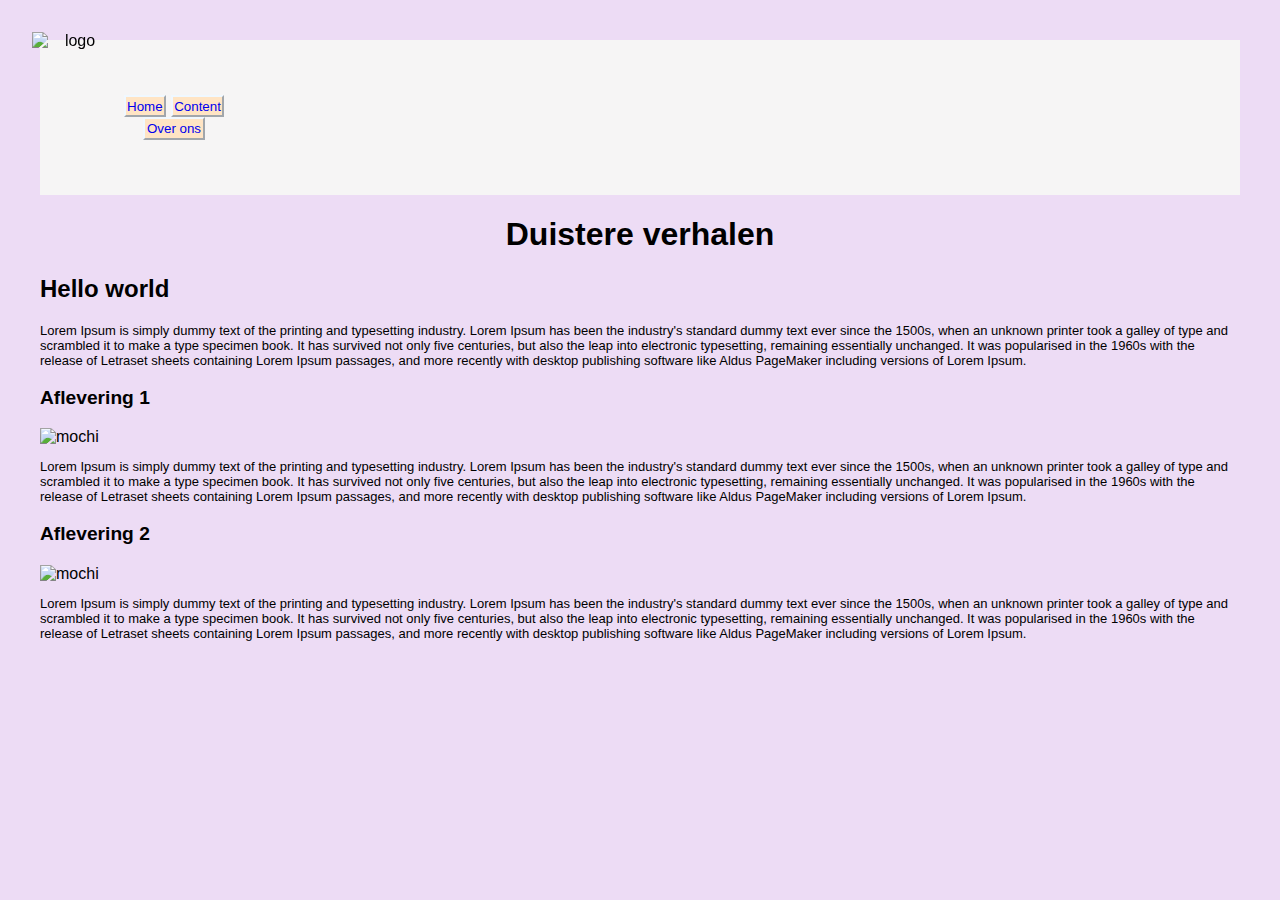
==== content.html @ 84d9e745 "Add files via upload" ====
<!DOCTYPE html>
<html lang="nl">
<head>
    <title>Duistere verhalen</title>
    <meta charset="UTF-8">
    <meta name="viewport" content="width=device,width, initial-scale=1.0">
    <link rel="stylesheet" href="style.css">

   
</head>
<body>
    <header>
        <nav>
            <img class="logo" src="images/logo schets 1 transparant-02 kopie.png" alt="logo">
            <button><a href="index.html">Home</a> </button>
            <button><a href="content.html">Content</a> </button>
            <button><a href="over ons.html">Over ons</a> </button>
        </nav>
    </header>
    <main>
        <h1 class="duister"> Duistere verhalen</h1> 
        <h2 class="Hello">Hello world</h2>
        <p class="h3class">Lorem Ipsum is simply dummy text of the printing and typesetting industry. Lorem Ipsum has been the industry's standard dummy text ever since the 1500s, when an unknown printer took a galley of type and scrambled it to make a type specimen book. It has survived not only five centuries, but also the leap into electronic typesetting, remaining essentially unchanged. It was popularised in the 1960s with the release of Letraset sheets containing Lorem Ipsum passages, and more recently with desktop publishing software like Aldus PageMaker including versions of Lorem Ipsum.</p>
        <p class="Aflevering1">Aflevering 1</p>
        <div> <img src="images/mochi.gif" alt="mochi"></div>
        <p class="h4class">Lorem Ipsum is simply dummy text of the printing and typesetting industry. Lorem Ipsum has been the industry's standard dummy text ever since the 1500s, when an unknown printer took a galley of type and scrambled it to make a type specimen book. It has survived not only five centuries, but also the leap into electronic typesetting, remaining essentially unchanged. It was popularised in the 1960s with the release of Letraset sheets containing Lorem Ipsum passages, and more recently with desktop publishing software like Aldus PageMaker including versions of Lorem Ipsum.</p>
        <p class="Aflevering2">Aflevering 2 </p>
        <div> <img src="images/mochi.jpg" alt="mochi">
            <p class="h4class">Lorem Ipsum is simply dummy text of the printing and typesetting industry. Lorem Ipsum has been the industry's standard dummy text ever since the 1500s, when an unknown printer took a galley of type and scrambled it to make a type specimen book. It has survived not only five centuries, but also the leap into electronic typesetting, remaining essentially unchanged. It was popularised in the 1960s with the release of Letraset sheets containing Lorem Ipsum passages, and more recently with desktop publishing software like Aldus PageMaker including versions of Lorem Ipsum.</p>

    </main>


</body>
</html>
---- style.css ----
body {
  background-color: rgb(237, 220, 245);
  padding: 2em;
}


a {
  text-decoration:none
}
a:hover {
    color: rgb(255, 127, 255);
}

button {
    background-color: bisque;
    padding: 1%;
    background-origin: padding-box;
    border-color: aliceblue
}

.Aflevering1 {
  font-weight: bold;
  font-size: larger;
  font-family: 'Lucida Sans', 'Lucida Sans Regular', 'Lucida Grande', 'Lucida Sans Unicode', Geneva, Verdana, sans-serif;
}
.Aflevering2 {
    font-size: larger;
    font-weight: bold;
    font-family: 'Lucida Sans', 'Lucida Sans Regular', 'Lucida Grande', 'Lucida Sans Unicode', Geneva, Verdana, sans-serif;
}


nav {
  text-align: center;
  font-family: 'Lucida Sans', 'Lucida Sans Regular', 'Lucida Grande', 'Lucida Sans Unicode', Geneva, Verdana, sans-serif;
  padding: 2%;
}

.duister {
  text-align: center;
  font-family: 'Lucida Sans', 'Lucida Sans Regular', 'Lucida Grande', 'Lucida Sans Unicode', Geneva, Verdana, sans-serif;
}

header {
  background-color: beige;
  text-align: center;
  border-width: 2%;
  font-family: 'Lucida Sans', 'Lucida Sans Regular', 'Lucida Grande', 'Lucida Sans Unicode', Geneva, Verdana, sans-serif
}

.hello {
  font-family: 'Lucida Sans', 'Lucida Sans Regular', 'Lucida Grande', 'Lucida Sans Unicode', Geneva, Verdana, sans-serif
}

main {
 font-family: 'Lucida Sans', 'Lucida Sans Regular', 'Lucida Grande', 'Lucida Sans Unicode', Geneva, Verdana, sans-serif;
}

p {
    font-size: small;
    font-family: 'Lucida Sans', 'Lucida Sans Regular', 'Lucida Grande', 'Lucida Sans Unicode', Geneva, Verdana, sans-serif;
}

.logo {
    width: 4em;
    height: 4em;
    position: fixed;
    top: 0;
    left: 0;
    width: 5em;
    height: 5em;
    left: 2em;
    top: 2em;
}
.h3class{
    
}

header {

  background-color: #f6f5f5;
  text-align: center;
  padding-bottom: 2em;
  padding-left: 2em;
  padding-top: 2em;
  font-family: sans-serif;
  justify-content: start; 
  display: flex;
  flex direction: columns: ;
  align-items: center;
  flex-wrap: wrap;
  gap: 4em;
}
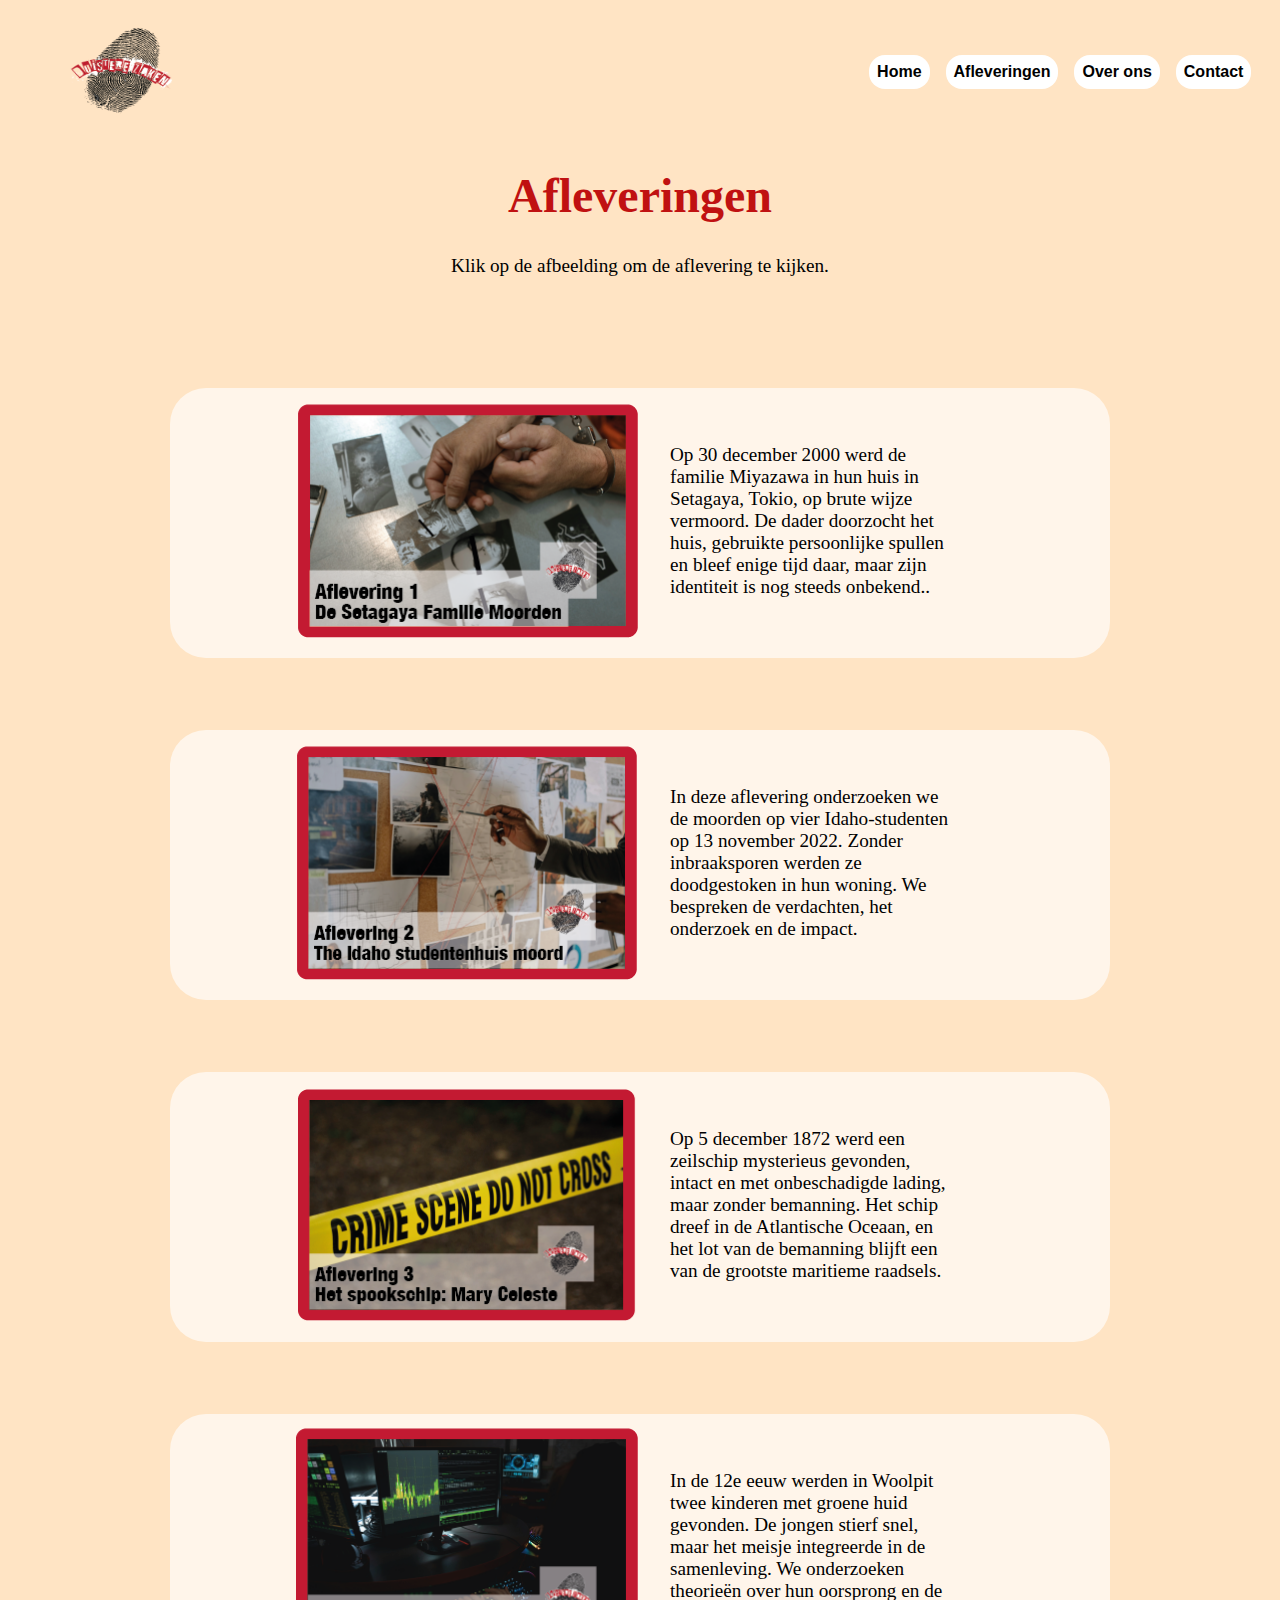
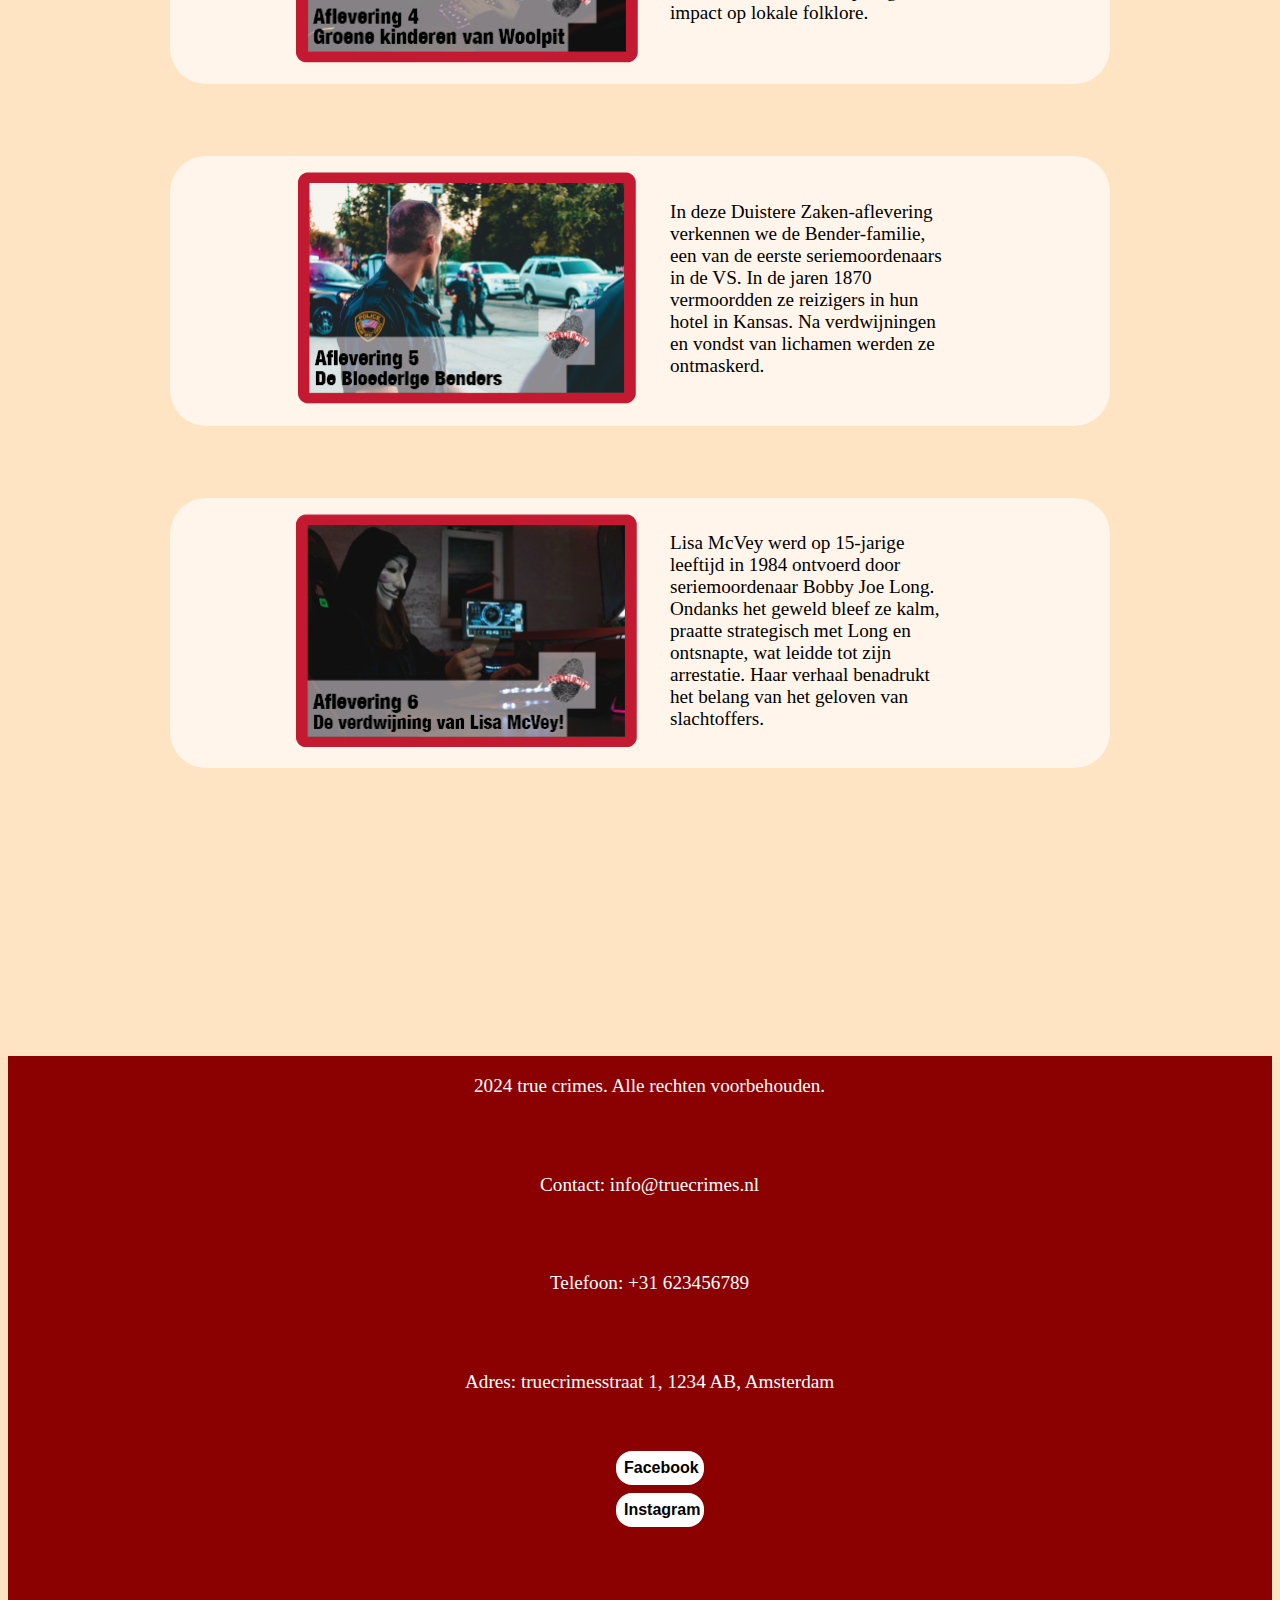
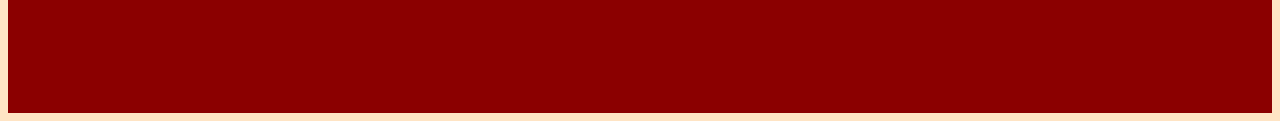
==== commit e6d3b88b: "Add files via upload" ====
--- a/content.html
+++ b/content.html
@@ -1,35 +1,95 @@
 <!DOCTYPE html>
 <html lang="nl">
 <head>
-    <title>Duistere verhalen</title>
+    <title>Duistere zaken</title>
     <meta charset="UTF-8">
-    <meta name="viewport" content="width=device,width, initial-scale=1.0">
+    <meta name="viewport" content="width=device-width, initial-scale=1.0">
     <link rel="stylesheet" href="style.css">
-
-   
+    
 </head>
 <body>
     <header>
+        <img class="logo" src="images/logo.png" alt="logo">
         <nav>
-            <img class="logo" src="images/logo schets 1 transparant-02 kopie.png" alt="logo">
-            <button><a href="index.html">Home</a> </button>
-            <button><a href="content.html">Content</a> </button>
-            <button><a href="over ons.html">Over ons</a> </button>
+            <ul>
+            <li> <a href="index.html">Home</a></li>
+            <li> <a href="content.html">Afleveringen</a></li>
+            <li> <a href="overons.html">Over ons</a></li>
+            <li> <a href="contact.html">Contact</a></li>
+            </ul>
         </nav>
+        
     </header>
-    <main>
-        <h1 class="duister"> Duistere verhalen</h1> 
-        <h2 class="Hello">Hello world</h2>
-        <p class="h3class">Lorem Ipsum is simply dummy text of the printing and typesetting industry. Lorem Ipsum has been the industry's standard dummy text ever since the 1500s, when an unknown printer took a galley of type and scrambled it to make a type specimen book. It has survived not only five centuries, but also the leap into electronic typesetting, remaining essentially unchanged. It was popularised in the 1960s with the release of Letraset sheets containing Lorem Ipsum passages, and more recently with desktop publishing software like Aldus PageMaker including versions of Lorem Ipsum.</p>
-        <p class="Aflevering1">Aflevering 1</p>
-        <div> <img src="images/mochi.gif" alt="mochi"></div>
-        <p class="h4class">Lorem Ipsum is simply dummy text of the printing and typesetting industry. Lorem Ipsum has been the industry's standard dummy text ever since the 1500s, when an unknown printer took a galley of type and scrambled it to make a type specimen book. It has survived not only five centuries, but also the leap into electronic typesetting, remaining essentially unchanged. It was popularised in the 1960s with the release of Letraset sheets containing Lorem Ipsum passages, and more recently with desktop publishing software like Aldus PageMaker including versions of Lorem Ipsum.</p>
-        <p class="Aflevering2">Aflevering 2 </p>
-        <div> <img src="images/mochi.jpg" alt="mochi">
-            <p class="h4class">Lorem Ipsum is simply dummy text of the printing and typesetting industry. Lorem Ipsum has been the industry's standard dummy text ever since the 1500s, when an unknown printer took a galley of type and scrambled it to make a type specimen book. It has survived not only five centuries, but also the leap into electronic typesetting, remaining essentially unchanged. It was popularised in the 1960s with the release of Letraset sheets containing Lorem Ipsum passages, and more recently with desktop publishing software like Aldus PageMaker including versions of Lorem Ipsum.</p>
 
+    <main class="content">
+        
+        <h1>Afleveringen</h1>
+        <p class= "av">Klik op de afbeelding om de aflevering te kijken.</p>
+        
+            <!--https://www.youtube.com/-->
+            <!--https://www.pexels.com/-->
+        <section class="container">
+            
+            <a href="https://www.youtube.com/watch?v=nDGNv9opjlE&list=PLt_Yv7RVBAtYPW-VxKBc3CigZpDS8RkyY">
+                <img src="images/thumbnails1.jpg" alt="Beschrijving van de afbeelding">
+              </a>
+            <p>Op 30 december 2000 werd de familie Miyazawa in hun huis in Setagaya, Tokio, op brute wijze vermoord. De dader doorzocht het huis, gebruikte persoonlijke spullen en bleef enige tijd daar, maar zijn identiteit is nog steeds onbekend..</p>
+        </section>
+
+         <section class="container">
+            <a href="https://www.youtube.com/watch?v=nDGNv9opjlE&list=PLt_Yv7RVBAtYPW-VxKBc3CigZpDS8RkyY">
+                <img src="images/thumbnails2.jpg" alt="Beschrijving van de afbeelding">
+              </a>
+            <p>In deze aflevering onderzoeken we de moorden op vier Idaho-studenten op 13 november 2022. Zonder inbraaksporen werden ze doodgestoken in hun woning. We bespreken de verdachten, het onderzoek en de impact.</p>
+        </section>
+
+        <section class="container">
+            <a href="https://www.youtube.com/watch?v=nDGNv9opjlE&list=PLt_Yv7RVBAtYPW-VxKBc3CigZpDS8RkyY">
+                <img src="images/thumbnails3.jpg" alt="Beschrijving van de afbeelding">
+              </a>
+            <p>Op 5 december 1872 werd een zeilschip mysterieus gevonden, intact en met onbeschadigde lading, maar zonder bemanning. Het schip dreef in de Atlantische Oceaan, en het lot van de bemanning blijft een van de grootste maritieme raadsels.</p>
+        </section>
+
+        <section class="container">
+            <a href="https://www.youtube.com/watch?v=nDGNv9opjlE&list=PLt_Yv7RVBAtYPW-VxKBc3CigZpDS8RkyY">
+                <img src="images/thumbnails4.jpg" alt="Beschrijving van de afbeelding">
+              </a>
+            <p>In de 12e eeuw werden in Woolpit twee kinderen met groene huid gevonden. De jongen stierf snel, maar het meisje integreerde in de samenleving. We onderzoeken theorieën over hun oorsprong en de impact op lokale folklore.</p>
+        </section>  
+            
+        <section class="container">
+            <a href="https://www.youtube.com/watch?v=nDGNv9opjlE&list=PLt_Yv7RVBAtYPW-VxKBc3CigZpDS8RkyY">
+                <img src="images/thumbnails5.jpg" alt="Beschrijving van de afbeelding">
+              </a>
+            <p>In deze Duistere Zaken-aflevering verkennen we de Bender-familie, een van de eerste seriemoordenaars in de VS. In de jaren 1870 vermoordden ze reizigers in hun hotel in Kansas. Na verdwijningen en vondst van lichamen werden ze ontmaskerd.</p>
+        </section>
+
+        <section class="container">
+            <a href="https://www.youtube.com/watch?v=nDGNv9opjlE&list=PLt_Yv7RVBAtYPW-VxKBc3CigZpDS8RkyY">
+                <img src="images/thumbnails6.jpg" alt="Beschrijving van de afbeelding">
+              </a>
+            <p>Lisa McVey werd op 15-jarige leeftijd in 1984 ontvoerd door seriemoordenaar Bobby Joe Long. Ondanks het geweld bleef ze kalm, praatte strategisch met Long en ontsnapte, wat leidde tot zijn arrestatie. Haar verhaal benadrukt het belang van het geloven van 
+                slachtoffers.</p>
+                
+        </section>
+
+
+        
     </main>
 
-
+    <footer>
+        <p> 2024 true crimes. Alle rechten voorbehouden.</p>
+        <p> Contact: info@truecrimes.nl</p>
+        <p> Telefoon: +31 623456789</p>
+        <p> Adres: truecrimesstraat 1, 1234 AB, Amsterdam</p>
+        
+        <ul class="socials">
+            <!--https://www.perplexity.ai//-->
+            <li><a href="https://www.facebook.com/?locale=nl_NL" target="_blank">Facebook</a></li>
+            <li><a href="https://www.instagram.com/" target="_blank">Instagram</a></li>
+        </ul>
+        
+        
+    </footer>
 </body>
-</html>+</html>
--- a/style.css
+++ b/style.css
@@ -1,99 +1,354 @@
 body {
-  background-color: rgb(237, 220, 245);
-  padding: 2em;
-}
-
+  background-color: #ffe4c4;
+}
 
 a {
-  text-decoration:none
-}
-a:hover {
-    color: rgb(255, 127, 255);
+  text-decoration: none;
+  color: rgb(0, 0, 0);
+}
+
+
+nav ul{
+  flex-wrap: wrap;
+  font-family:Verdana, Geneva, Tahoma, sans-serif;
+  display: flex;
+  justify-content: center;
+  align-items: center;
+  
+}
+
+
+li {
+  font-weight: bold;
+  font-size: medium;
+  font-family:Verdana, Geneva, Tahoma, sans-serif;
+  list-style: none;
+  margin:0.5em;
+  background-color: rgb(255, 255, 255);
+  padding: 0.5em;
+  border-radius: 1em;
+  
+}
+
+li:hover {
+  background-color: #ccc;
+}
+
+.homepage h1 {
+  font-size: 400%;
+  text-align: left;
+  margin-left: 5%;
+  color: rgb(192, 17, 17);
+  font-family: Cambria, Cochin, Georgia, Times, 'Times New Roman', serif;
+}
+
+header {
+  display: flex;
+  justify-content: space-between;
+  align-items: center; 
+  height: 8em;
+  margin-left: 1%;
+  margin-right: 1%;
+  }
+
+
+main {
+  font-family: Cambria, Cochin, Georgia, Times, 'Times New Roman', serif;
+
+}
+
+p {
+  font-size: larger;
+  font-family: Cambria, Cochin, Georgia, Times, 'Times New Roman', serif;
+  align-items: center;
+  padding-bottom: 2em;
+  margin-left: 16em;
+  
+}
+
+.logo {
+  width: 10em;
+  height: 10em;
+  top: 2em;
+  left: 4em;
+  margin-left: 2%; 
+}
+
+.logo:hover {
+  transition: transform 0.3s ease;
+  transform: rotate(360deg);
+}
+
+
+.homepage h2{
+  text-align: left;
+  font-size: 300%;
+  width: 40%;
+  margin-left: 5%;
+  font-weight: bold;
+  font-family: Cambria, Cochin, Georgia, Times, 'Times New Roman', serif;
+}
+
+.homepage img {
+  margin-left: 5%;
+  width: 40%;
+  position: absolute;
+  right: 5%;
+  margin-top: 15%;
+}
+
+.flex-container {
+  display: flex;
+  align-items:center;
+  margin-top: -2em;
+  
+}
+.flex-container img {
+  margin-right: 1em; 
+  height: auto; 
+}
+.text {
+  font-size: 1.3em;
+  margin-top: 1em;
+  width: 38%;
+  margin-left: 5%;
+  font-weight: lighter;
+
+}
+
+h3 {
+text-align: center;
+font-size: 300%;
+margin-top: 5em;
+font-family: Cambria, Cochin, Georgia, Times, 'Times New Roman', serif;
+
+}
+
+.video {
+  display: flex;
+  justify-content: center; 
+}
+
+.content h1 {
+text-align: center;
+font-size: 300%;
+font-family: Cambria, Cochin, Georgia, Times, 'Times New Roman', serif;
+color: rgb(192, 17, 17);
+
+}
+.overons h2{
+text-align: center;
+font-size: 300%;
+color: rgb(192, 17, 17);
+font-family: Cambria, Cochin, Georgia, Times, 'Times New Roman', serif;
+}
+
+.overons h1 {
+  align-self: center;
+  font-size:300%;
+  margin-left: 15%;
+  margin-right: 15%;
+  color: rgb(192, 17, 17);
+  font-family: Cambria, Cochin, Georgia, Times, 'Times New Roman', serif;
+}
+.overons p{
+  text-align: center;
+  margin-left: 15%;
+  margin-right: 15%;
+  margin-bottom: 2em;
+  font-family: Cambria, Cochin, Georgia, Times, 'Times New Roman', serif;
+}
+
+
+.imgoverons img{
+  width: 10em;
+  height: 10em;
+  margin-left: 38em;
+  display: flex;
+  justify-content: center;
+  margin-top: 2em;
+
+
+}
+
+img-container{
+display: flex;
+justify-content: left;
+margin-left: 5em;
+
+}
+
+
+.img-overons p {
+  align-items: center;
+  text-align: center;
+  font-size: larger;
+  margin-left: 25%;
+  margin-right: 25%;
+  
+}
+
+footer {
+  background-color: darkred;
+  margin-top: 18em;
+  color: white;
+  height: 73vh;
+  text-align: center;
+}
+
+label {
+  margin-bottom: 1em;
+  font-size: larger
+}
+
+form {
+    display: flex;
+    flex-direction: column;
+    text-align: center;
+    margin-bottom: 1em;
+}
+
+input  {
+  padding: 1em;
+  margin-bottom: 1em;
+  border-color: #ccc;
+  border-radius: 1em;
+  border-width: 0.2em;
+  margin-left: 40em;
+  margin-right: 40em;
+  border-style: solid;
+  
+}
+
+textarea {
+  padding: 3em;
+  margin-bottom: 2em;
+  border-color: #ccc;
+  border-width: 0.2em;
+  border-radius: 1em;
+  margin-left: 25em;
+  margin-right: 25em;
+  border-style: solid;
+  
+
 }
 
 button {
-    background-color: bisque;
-    padding: 1%;
-    background-origin: padding-box;
-    border-color: aliceblue
-}
-
-.Aflevering1 {
-  font-weight: bold;
-  font-size: larger;
-  font-family: 'Lucida Sans', 'Lucida Sans Regular', 'Lucida Grande', 'Lucida Sans Unicode', Geneva, Verdana, sans-serif;
-}
-.Aflevering2 {
-    font-size: larger;
-    font-weight: bold;
-    font-family: 'Lucida Sans', 'Lucida Sans Regular', 'Lucida Grande', 'Lucida Sans Unicode', Geneva, Verdana, sans-serif;
-}
-
-
-nav {
+  padding: 1em;
+  background-color: rgb(85, 3, 3);
+  color: white;
+  border: none;
+  border-radius: 1em;
+  cursor: pointer;
+  margin-left: 45em;
+  margin-right: 45em;
+  
+}
+
+button:hover {
+  background-color: rgb(189, 189, 189)
+
+  
+}
+
+h1 {
   text-align: center;
-  font-family: 'Lucida Sans', 'Lucida Sans Regular', 'Lucida Grande', 'Lucida Sans Unicode', Geneva, Verdana, sans-serif;
-  padding: 2%;
-}
-
-.duister {
-  text-align: center;
-  font-family: 'Lucida Sans', 'Lucida Sans Regular', 'Lucida Grande', 'Lucida Sans Unicode', Geneva, Verdana, sans-serif;
-}
-
-header {
-  background-color: beige;
-  text-align: center;
-  border-width: 2%;
-  font-family: 'Lucida Sans', 'Lucida Sans Regular', 'Lucida Grande', 'Lucida Sans Unicode', Geneva, Verdana, sans-serif
-}
-
-.hello {
-  font-family: 'Lucida Sans', 'Lucida Sans Regular', 'Lucida Grande', 'Lucida Sans Unicode', Geneva, Verdana, sans-serif
-}
-
-main {
- font-family: 'Lucida Sans', 'Lucida Sans Regular', 'Lucida Grande', 'Lucida Sans Unicode', Geneva, Verdana, sans-serif;
-}
-
-p {
-    font-size: small;
-    font-family: 'Lucida Sans', 'Lucida Sans Regular', 'Lucida Grande', 'Lucida Sans Unicode', Geneva, Verdana, sans-serif;
-}
-
-.logo {
-    width: 4em;
-    height: 4em;
-    position: fixed;
-    top: 0;
-    left: 0;
-    width: 5em;
-    height: 5em;
-    left: 2em;
-    top: 2em;
-}
-.h3class{
-    
-}
-
-header {
-
-  background-color: #f6f5f5;
-  text-align: center;
-  padding-bottom: 2em;
-  padding-left: 2em;
-  padding-top: 2em;
-  font-family: sans-serif;
-  justify-content: start; 
-  display: flex;
-  flex direction: columns: ;
-  align-items: center;
-  flex-wrap: wrap;
-  gap: 4em;
-}
-
-
-
-
-
-
+
+}
+
+.container {
+  display: flex;
+  align-items: center; 
+  margin-left: 2%;
+  font-size: large;
+  background-color: rgba(255, 255, 255, 0.641);
+  height: 15em;
+  margin-top: 4em;
+  margin-left: 9em;
+  margin-right: 9em;
+  border-radius: 2em;
+
+}
+
+.container img {
+  width: 19em; 
+  margin-left: 7em;
+  margin-right: -10rem;
+}
+
+.container p {
+    margin-bottom: 1em;
+    font-size: 1.2rem;
+    font-weight: normal;
+    color: #000000;
+    position: sticky;
+    margin-left: 10em;
+    margin-right: 8em;
+    display: flex;
+    align-items: center;
+    padding-top: 1.8em;
+}
+
+  .av{
+   font-size: 1.2em;
+   margin-right: 16em;
+   text-align: center;
+          
+        }
+
+        footer p {
+          padding-top: 1em;
+          display: flex;
+          flex-direction: column;
+          text-align: center;
+          margin-left: 1em;
+          color: white;
+        }
+        .socials{
+          margin-left: 35em;
+          margin-right: 35em;
+        }
+
+      section a img:hover {
+        opacity: 50%;
+      }
+
+      iframe {
+        height: 25em;
+        width: 40em;
+        
+      }
+
+        
+
+      
+
+      
+
+
+
+
+  
+
+
+
+
+
+
+
+
+
+
+
+
+
+
+
+
+
+
+
+
+
+
+
